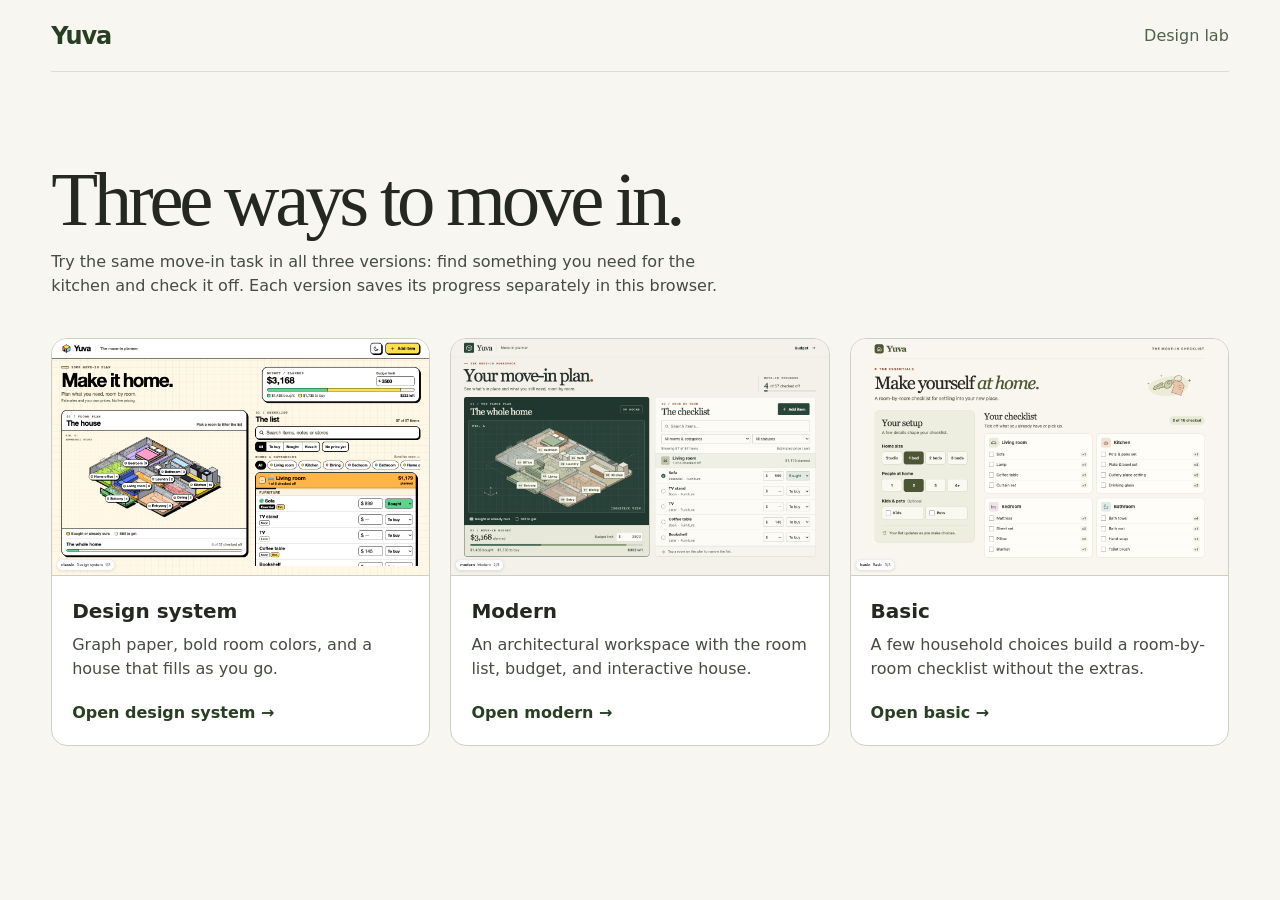
==== review/index.html @ dd52aa1d "Add the three Yuva move-in planners Co-authored-by: Copilot <223556219+Copilot@users.noreply.github." ====
<!doctype html>
<html lang="en">
  <head>
    <meta charset="utf-8">
    <meta name="viewport" content="width=device-width, initial-scale=1">
    <meta name="description" content="Compare three ways to plan a move with Yuva.">
    <title>Compare designs · Yuva</title>
    <link rel="icon" type="image/svg+xml" href="../yuva-mark.svg">
    <link rel="stylesheet" href="./style.css">
  </head>
  <body>
    <header>
      <a href="../index.html" class="brand">Yuva</a>
      <span>Design lab</span>
    </header>
    <main>
      <div class="intro">
        <h1>Three ways to move in.</h1>
        <p>Try the same move-in task in all three versions: find something you need for the kitchen and check it off. Each version saves its progress separately in this browser.</p>
      </div>
      <div class="versions">
        <article>
          <a href="../index.html?v=classic">
            <img src="./shots/yuva-classic.png" width="1280" height="800" alt="">
            <div class="caption">
              <h2>Design system</h2>
              <p>Graph paper, bold room colors, and a house that fills as you go.</p>
              <span class="action">Open design system <span aria-hidden="true">→</span></span>
            </div>
          </a>
        </article>
        <article>
          <a href="../index.html?v=modern">
            <img src="./shots/yuva-modern.png" width="1280" height="800" alt="">
            <div class="caption">
              <h2>Modern</h2>
              <p>An architectural workspace with the room list, budget, and interactive house.</p>
              <span class="action">Open modern <span aria-hidden="true">→</span></span>
            </div>
          </a>
        </article>
        <article>
          <a href="../index.html?v=basic">
            <img src="./shots/yuva-basic.png" width="1280" height="800" alt="">
            <div class="caption">
              <h2>Basic</h2>
              <p>A few household choices build a room-by-room checklist without the extras.</p>
              <span class="action">Open basic <span aria-hidden="true">→</span></span>
            </div>
          </a>
        </article>
      </div>
    </main>
  </body>
</html>
---- review/style.css ----
:root {
  color-scheme: light;
  font: 100%/1.5 system-ui, sans-serif;
  color: #242820;
  background: #f7f6f0;
}

* { box-sizing: border-box; }

body {
  max-width: 90rem;
  margin: 0 auto;
  padding: 0 clamp(1rem, 4vw, 4rem) 4rem;
}

header {
  display: flex;
  justify-content: space-between;
  align-items: center;
  min-height: 4.5rem;
  border-bottom: 1px solid #dcded4;
  color: #51604b;
}

.brand {
  color: #293f23;
  font-size: 1.5rem;
  font-weight: 850;
  letter-spacing: -.05em;
  text-decoration: none;
}

.intro { margin-block: clamp(2.5rem, 7vw, 6rem) 2.5rem; }

h1 {
  margin: 0 0 .75rem;
  font: 500 clamp(2.5rem, 6vw, 5rem)/1 Georgia, serif;
  letter-spacing: -.055em;
}

.intro p { max-width: 42rem; margin: 0; color: #454c42; }

.versions {
  display: grid;
  grid-template-columns: repeat(auto-fit, minmax(min(100%, 19rem), 1fr));
  gap: 1.25rem;
}

.versions article { display: flex; }

.versions a {
  display: grid;
  grid-template-rows: auto 1fr;
  width: 100%;
  overflow: hidden;
  border: 1px solid #cdd1c5;
  border-radius: 1rem;
  background: #fff;
  color: inherit;
  text-decoration: none;
}

.versions a:hover { border-color: #51604b; }
.versions a:hover .action { text-decoration: underline; }
a:focus-visible { outline: 3px solid #254d92; outline-offset: 3px; }

.versions img {
  display: block;
  width: 100%;
  height: auto;
  border-bottom: 1px solid #cdd1c5;
  background: #edede5;
}

.caption { display: flex; flex-direction: column; padding: 1.25rem; }
.caption h2 { margin: 0; font-size: 1.25rem; }
.caption p { margin: .4rem 0 1.25rem; color: #454c42; }
.action { margin-top: auto; font-weight: 700; color: #293f23; }
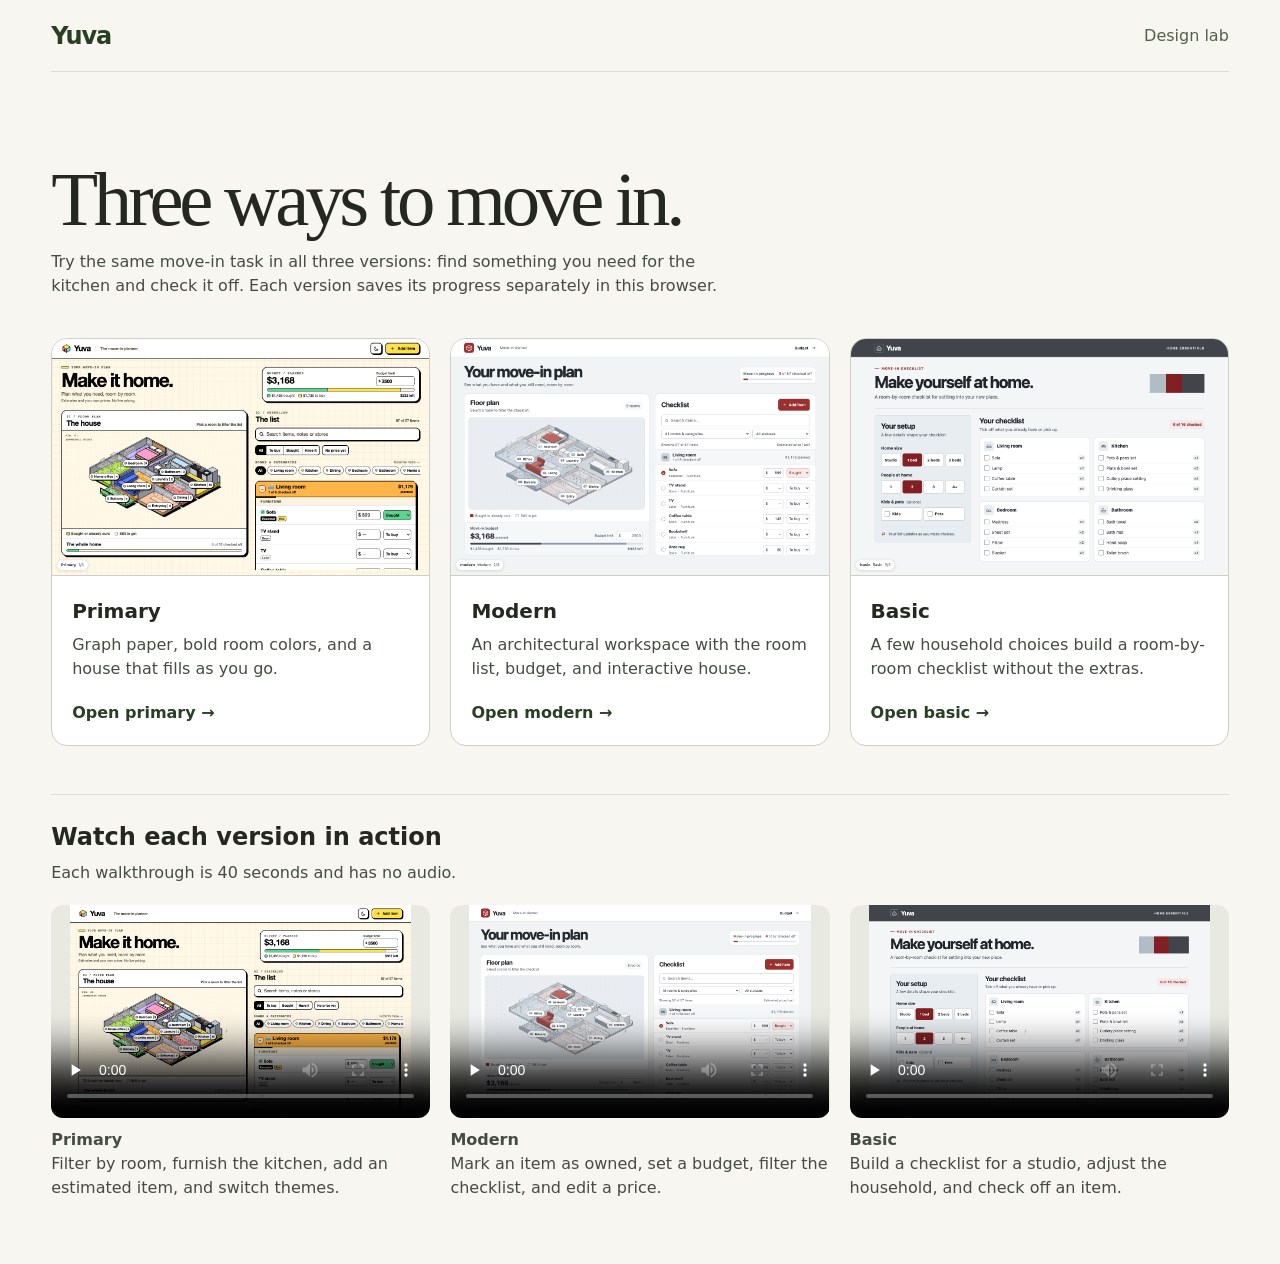
==== commit b7ef9ec0: "Prepare Yuva for GitHub Pages Co-authored-by: Copilot <223556219+Copilot@users.noreply.github.com>" ====
--- a/review/index.html
+++ b/review/index.html
@@ -20,12 +20,12 @@
       </div>
       <div class="versions">
         <article>
-          <a href="../index.html?v=classic">
-            <img src="./shots/yuva-classic.png" width="1280" height="800" alt="">
+          <a href="../index.html?v=primary">
+            <img src="./shots/yuva-primary.png" width="1280" height="800" alt="">
             <div class="caption">
-              <h2>Design system</h2>
+              <h2>Primary</h2>
               <p>Graph paper, bold room colors, and a house that fills as you go.</p>
-              <span class="action">Open design system <span aria-hidden="true">→</span></span>
+              <span class="action">Open primary <span aria-hidden="true">→</span></span>
             </div>
           </a>
         </article>
@@ -50,6 +50,27 @@
           </a>
         </article>
       </div>
+      <section class="demos" aria-labelledby="demos-title">
+        <h2 id="demos-title">Watch each version in action</h2>
+        <p>Each walkthrough is 40 seconds and has no audio.</p>
+        <div class="demo-grid">
+          <figure>
+            <video controls playsinline preload="none" width="1280" height="720" poster="./shots/yuva-primary.png"
+              src="./demos/yuva-primary.mp4" aria-label="Primary walkthrough"></video>
+            <figcaption><strong>Primary</strong><br>Filter by room, furnish the kitchen, add an estimated item, and switch themes.</figcaption>
+          </figure>
+          <figure>
+            <video controls playsinline preload="none" width="1280" height="720" poster="./shots/yuva-modern.png"
+              src="./demos/yuva-modern.mp4" aria-label="Modern walkthrough"></video>
+            <figcaption><strong>Modern</strong><br>Mark an item as owned, set a budget, filter the checklist, and edit a price.</figcaption>
+          </figure>
+          <figure>
+            <video controls playsinline preload="none" width="1280" height="720" poster="./shots/yuva-basic.png"
+              src="./demos/yuva-basic.mp4" aria-label="Basic walkthrough"></video>
+            <figcaption><strong>Basic</strong><br>Build a checklist for a studio, adjust the household, and check off an item.</figcaption>
+          </figure>
+        </div>
+      </section>
     </main>
   </body>
 </html>
--- a/review/style.css
+++ b/review/style.css
@@ -76,3 +76,23 @@
 .caption h2 { margin: 0; font-size: 1.25rem; }
 .caption p { margin: .4rem 0 1.25rem; color: #454c42; }
 .action { margin-top: auto; font-weight: 700; color: #293f23; }
+
+.demos { margin-top: 3rem; padding-top: 1.5rem; border-top: 1px solid #dcded4; }
+.demos h2 { margin: 0; font-size: 1.5rem; }
+.demos > p { margin: .4rem 0 1.25rem; color: #454c42; }
+.demo-grid {
+  display: grid;
+  grid-template-columns: repeat(auto-fit, minmax(min(100%, 19rem), 1fr));
+  gap: 1.25rem;
+}
+.demo-grid figure { margin: 0; }
+.demo-grid video {
+  display: block;
+  width: 100%;
+  height: auto;
+  aspect-ratio: 16 / 9;
+  border-radius: .75rem;
+  background: #e8e9e1;
+}
+.demo-grid video:focus-visible { outline: 3px solid #254d92; outline-offset: 3px; }
+.demo-grid figcaption { margin-top: .6rem; color: #454c42; }
